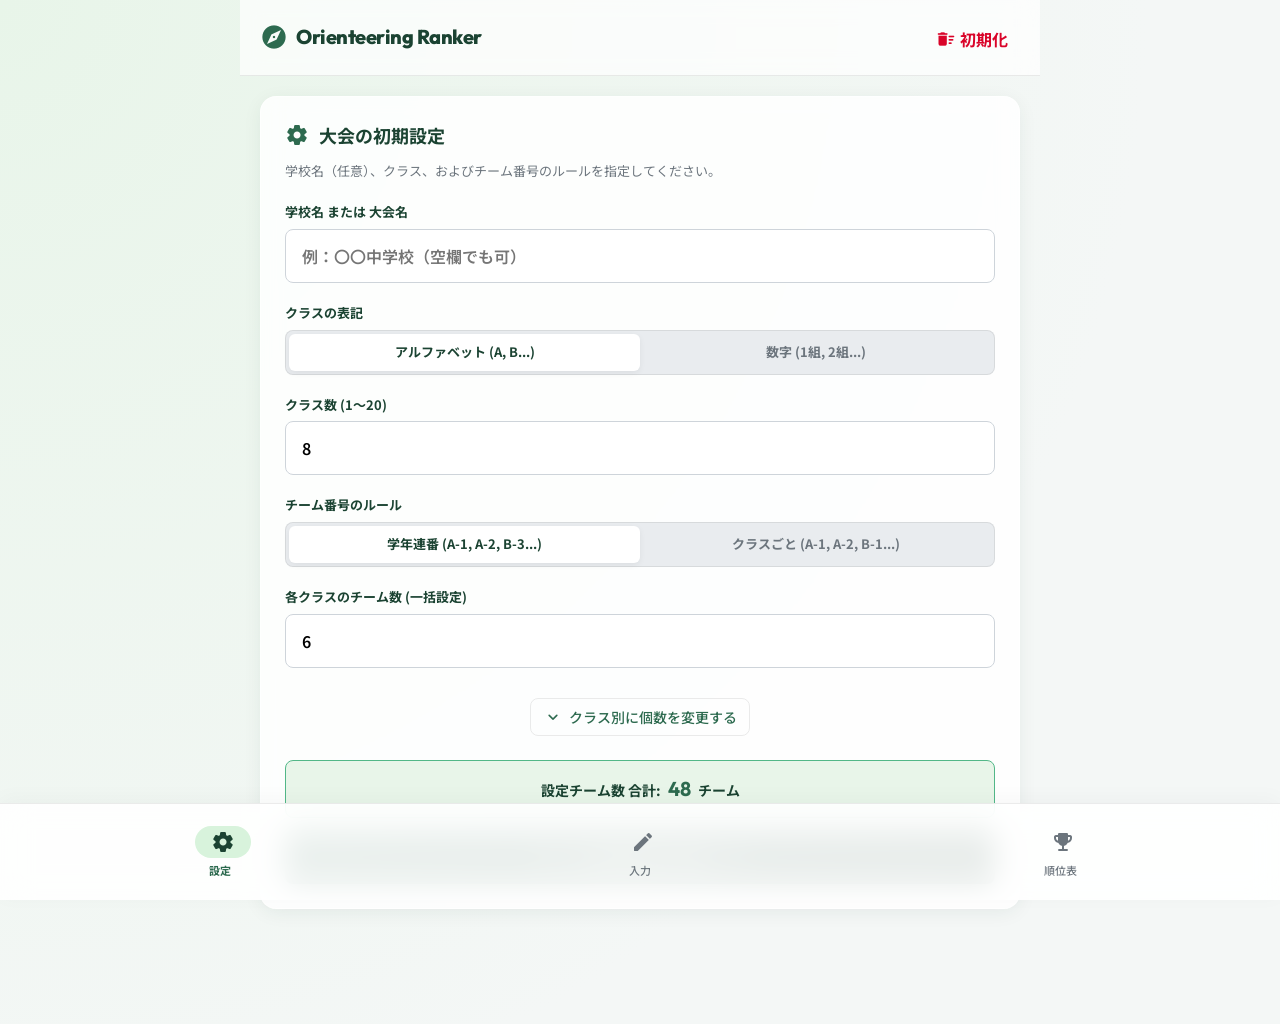
==== オリエンテーリングの集計/index.html @ 6c99a596 "fix: JavaScriptによる確実なデバイス判定(is-mobile/is-pcクラス)を実装し、CSSメディアクエリの判定バグを解消。キャッシュバスターをv1.3へ更新" ====
<!DOCTYPE html>
<html lang="ja">
<head>
    <meta charset="UTF-8">
    <meta name="viewport" content="width=device-width, initial-scale=1.0, maximum-scale=1.0, user-scalable=no">
    <title>オリエンテーリング順位集計アプリ</title>
    <!-- iOS Web App & Favicon Icons -->
    <link rel="apple-touch-icon" href="apple-touch-icon.png">
    <link rel="icon" type="image/png" href="apple-touch-icon.png">
    <!-- Google Fonts: Outfit & Noto Sans JP -->
    <link rel="preconnect" href="https://fonts.googleapis.com">
    <link rel="preconnect" href="https://fonts.gstatic.com" crossorigin>
    <link href="https://fonts.googleapis.com/css2?family=Noto+Sans+JP:wght@400;500;700&family=Outfit:wght@400;600;800&display=swap" rel="stylesheet">
    <!-- Google Material Icons -->
    <link href="https://fonts.googleapis.com/icon?family=Material+Icons+Round" rel="stylesheet">
    <link rel="stylesheet" href="style.css?v=1.3">
</head>
<body>
    <div class="app-container">
        <!-- ヘッダー (印刷時は非表示) -->
        <header class="app-header no-print">
            <div class="header-logo">
                <span class="material-icons-round">explore</span>
                <h1>Orienteering Ranker</h1>
            </div>
            <div class="header-actions">
                <button id="btn-reset-all" class="btn-text-danger" title="データをすべてクリア">
                    <span class="material-icons-round">delete_sweep</span>
                    <span>初期化</span>
                </button>
            </div>
        </header>

        <!-- メインコンテンツ -->
        <main class="app-main">
            
            <!-- 1. 設定セクション -->
            <section id="sec-setup" class="app-section active no-print">
                <div class="card glass-card animate-fade-in">
                    <div class="card-header">
                        <span class="material-icons-round text-emerald">settings</span>
                        <h2>大会の初期設定</h2>
                    </div>
                    <p class="card-desc">学校名（任意）、クラス、およびチーム番号のルールを指定してください。</p>
                    
                    <!-- 学校名・大会名の入力 -->
                    <div class="form-group">
                        <label for="input-school-name">学校名 または 大会名</label>
                        <div class="input-number-wrapper">
                            <input type="text" id="input-school-name" placeholder="例：〇〇中学校（空欄でも可）">
                        </div>
                    </div>
                    
                    <!-- クラス表記の選択 -->
                    <div class="form-group">
                        <label>クラスの表記</label>
                        <div class="segmented-control">
                            <input type="radio" id="class-type-alpha" name="class-type" value="alpha" checked>
                            <label for="class-type-alpha">アルファベット (A, B...)</label>
                            
                            <input type="radio" id="class-type-num" name="class-type" value="num">
                            <label for="class-type-num">数字 (1組, 2組...)</label>
                        </div>
                    </div>

                    <!-- クラス数の設定 -->
                    <div class="form-group">
                        <label for="input-class-count-pc" class="pc-only">クラス数 (1〜20)</label>
                        <label for="input-class-count-mob" class="mobile-only">クラス数 (1〜20)</label>
                        <!-- PC用 -->
                        <div class="input-number-wrapper pc-only">
                            <input type="number" id="input-class-count-pc" min="1" max="20" value="8" inputmode="numeric">
                        </div>
                        <!-- スマホ用 -->
                        <div class="input-select-wrapper mobile-only">
                            <select id="input-class-count-mob" class="class-select-input">
                                <option value="1">1</option>
                                <option value="2">2</option>
                                <option value="3">3</option>
                                <option value="4">4</option>
                                <option value="5">5</option>
                                <option value="6">6</option>
                                <option value="7">7</option>
                                <option value="8" selected>8</option>
                                <option value="9">9</option>
                                <option value="10">10</option>
                                <option value="11">11</option>
                                <option value="12">12</option>
                                <option value="13">13</option>
                                <option value="14">14</option>
                                <option value="15">15</option>
                                <option value="16">16</option>
                                <option value="17">17</option>
                                <option value="18">18</option>
                                <option value="19">19</option>
                                <option value="20">20</option>
                            </select>
                        </div>
                    </div>

                    <!-- チーム番号のルール -->
                    <div class="form-group">
                        <label>チーム番号のルール</label>
                        <div class="segmented-control">
                            <input type="radio" id="number-rule-seq" name="number-rule" value="seq" checked>
                            <label for="number-rule-seq">学年連番 (A-1, A-2, B-3...)</label>
                            
                            <input type="radio" id="number-rule-reset" name="number-rule" value="reset">
                            <label for="number-rule-reset">クラスごと (A-1, A-2, B-1...)</label>
                        </div>
                    </div>

                    <!-- 各クラスのチーム数設定（一括設定） -->
                    <div class="form-group">
                        <label for="input-bulk-team-count-pc" class="pc-only">各クラスのチーム数 (一括設定)</label>
                        <label for="input-bulk-team-count-mob" class="mobile-only">各クラスのチーム数 (一括設定)</label>
                        <!-- PC用 -->
                        <div class="input-number-wrapper pc-only">
                            <input type="number" id="input-bulk-team-count-pc" min="1" max="30" value="6" inputmode="numeric">
                        </div>
                        <!-- スマホ用 -->
                        <div class="input-select-wrapper mobile-only">
                            <select id="input-bulk-team-count-mob" class="class-select-input">
                                <option value="1">1</option>
                                <option value="2">2</option>
                                <option value="3">3</option>
                                <option value="4">4</option>
                                <option value="5">5</option>
                                <option value="6" selected>6</option>
                                <option value="7">7</option>
                                <option value="8">8</option>
                                <option value="9">9</option>
                                <option value="10">10</option>
                                <option value="11">11</option>
                                <option value="12">12</option>
                                <option value="13">13</option>
                                <option value="14">14</option>
                                <option value="15">15</option>
                                <option value="16">16</option>
                                <option value="17">17</option>
                                <option value="18">18</option>
                                <option value="19">19</option>
                                <option value="20">20</option>
                                <option value="21">21</option>
                                <option value="22">22</option>
                                <option value="23">23</option>
                                <option value="24">24</option>
                                <option value="25">25</option>
                                <option value="26">26</option>
                                <option value="27">27</option>
                                <option value="28">28</option>
                                <option value="29">29</option>
                                <option value="30">30</option>
                            </select>
                        </div>
                    </div>

                    <!-- クラス別のチーム数個別設定（アコーディオン） -->
                    <div class="form-group accordion-group">
                        <button type="button" id="btn-toggle-details" class="btn-text-secondary btn-accordion-toggle">
                            <span class="material-icons-round">expand_more</span>
                            <span>クラス別に個数を変更する</span>
                        </button>
                        <div id="div-class-details" class="class-details-content hidden">
                            <div id="list-class-team-counts" class="class-team-counts-list">
                                <!-- 動的にチーム数入力欄がここに表示されます -->
                            </div>
                        </div>
                    </div>

                    <!-- 設定チーム数の合計表示 -->
                    <div class="form-group total-teams-display">
                        <div class="total-teams-badge">
                            <span>設定チーム数 合計: </span>
                            <strong id="span-total-teams">0</strong>
                            <span> チーム</span>
                        </div>
                    </div>
                    
                    <button id="btn-start-setup" class="btn-primary btn-block">
                        <span>チーム名自動生成に進む</span>
                        <span class="material-icons-round">auto_awesome</span>
                    </button>
                </div>

                <!-- チーム名カスタム設定 (チーム数決定後に表示) -->
                <div id="div-team-names-setup" class="card glass-card animate-fade-in hidden">
                    <div class="card-header">
                        <span class="material-icons-round text-emerald">edit_note</span>
                        <h2>チーム名のカスタマイズ</h2>
                    </div>
                    <p class="card-desc">必要に応じてチーム名を変更してください（例：1組A、青グループ など）。</p>
                    
                    <div id="list-team-names" class="grid-inputs">
                        <!-- 動的にチーム名入力欄が追加されます -->
                    </div>

                    <div class="card-footer">
                        <button id="btn-confirm-names" class="btn-primary btn-block">
                            <span>得点入力に進む</span>
                            <span class="material-icons-round">edit</span>
                        </button>
                    </div>
                </div>
            </section>

            <!-- 2. 入力セクション -->
            <section id="sec-input" class="app-section no-print">
                <div class="section-title">
                    <span class="material-icons-round text-emerald">edit_square</span>
                    <h2>得点入力</h2>
                </div>
                <p class="section-desc">各チームの「基本」「特別」「マイナス」を入力します。合計点は自動計算されます。</p>

                <div class="search-bar-container">
                    <div class="search-input-wrapper">
                        <span class="material-icons-round search-icon">search</span>
                        <input type="text" id="input-search-team" placeholder="チーム名で検索...">
                    </div>
                </div>

                <div id="list-score-inputs" class="score-card-grid">
                    <!-- 動的に得点入力用カードが追加されます -->
                </div>

                <div class="floating-actions">
                    <button id="btn-go-to-ranking" class="btn-success btn-floating">
                        <span>集計・順位表を表示</span>
                        <span class="material-icons-round">emoji_events</span>
                    </button>
                </div>
            </section>

            <!-- 3. ランキング・印刷セクション -->
            <section id="sec-ranking" class="app-section">
                <!-- 印刷時にのみ表示されるA4ヘッダー -->
                <div class="print-header">
                    <h2 id="print-school-name">結果順位表</h2>
                    <p class="print-date" id="print-current-date"></p>
                </div>

                <div class="ranking-actions no-print">
                    <button id="btn-back-to-input" class="btn-secondary">
                        <span class="material-icons-round">arrow_back</span>
                        <span>入力画面に戻る</span>
                    </button>
                    <button id="btn-print" class="btn-primary">
                        <span class="material-icons-round">print</span>
                        <span>A4印刷 (PDF出力)</span>
                    </button>
                </div>

                <div class="card ranking-card">
                    <div class="table-container">
                        <table id="table-ranking" class="styled-table">
                            <thead>
                                <tr>
                                    <th class="col-rank">順位</th>
                                    <th class="col-team">チーム名</th>
                                    <th class="col-score text-right">基本課題</th>
                                    <th class="col-score text-right">特別課題</th>
                                    <th class="col-score text-right text-danger">マイナス</th>
                                    <th class="col-total text-right">合計点</th>
                                </tr>
                            </thead>
                            <tbody id="body-ranking">
                                <!-- 動的に順位表データが追加されます -->
                            </tbody>
                        </table>
                    </div>
                </div>
            </section>
        </main>

        <!-- ボトムナビゲーション (スマホ用、印刷時は非表示) -->
        <nav class="app-nav no-print">
            <button class="nav-item active" data-target="sec-setup">
                <span class="material-icons-round">settings</span>
                <span>設定</span>
            </button>
            <button class="nav-item" data-target="sec-input" id="nav-item-input">
                <span class="material-icons-round">edit</span>
                <span>入力</span>
            </button>
            <button class="nav-item" data-target="sec-ranking" id="nav-item-ranking">
                <span class="material-icons-round">emoji_events</span>
                <span>順位表</span>
            </button>
        </nav>
    </div>

    <!-- ダイアログ / モーダル (初期化確認用) -->
    <div id="modal-confirm" class="modal-overlay hidden no-print">
        <div class="modal-card">
            <div class="modal-header">
                <span class="material-icons-round text-danger">warning</span>
                <h3>全データを初期化しますか？</h3>
            </div>
            <div class="modal-body">
                <p>現在入力されているすべてのチーム情報、および得点データが消去されます。この操作は取り消せません。</p>
            </div>
            <div class="modal-footer">
                <button id="btn-confirm-cancel" class="btn-secondary">キャンセル</button>
                <button id="btn-confirm-delete" class="btn-danger">初期化する</button>
            </div>
        </div>
    </div>

    <script src="app.js?v=1.3"></script>
</body>
</html>
---- オリエンテーリングの集計/style.css ----
/* ==========================================================================
   CSS Design Tokens & Core Variables
   ========================================================================== */
:root {
    /* Color Palette - Forest & Adventure Theme */
    --color-primary: #2d6a4f;      /* Emerald Green */
    --color-primary-dark: #1b4332; /* Deep Forest */
    --color-primary-light: #52b788;/* Minty Green */
    --color-secondary: #ffb703;    /* Gold (Awards/Rank 1) */
    --color-danger: #d90429;       /* Red for Penalties */
    --color-danger-light: #fdf0f0;
    --color-success: #2a9d8f;
    
    /* Neutral Colors */
    --bg-app: #f4f7f6;
    --bg-card: rgba(255, 255, 255, 0.85);
    --text-main: #2b2d42;
    --text-muted: #6c757d;
    --border-color: rgba(0, 0, 0, 0.08);
    
    /* Layout Details */
    --radius-sm: 8px;
    --radius-md: 16px;
    --radius-lg: 24px;
    --shadow-subtle: 0 4px 20px -2px rgba(27, 67, 50, 0.08);
    --shadow-medium: 0 8px 30px -4px rgba(27, 67, 50, 0.12);
    --transition-smooth: all 0.3s cubic-bezier(0.4, 0, 0.2, 1);
    
    /* Device Adaptation */
    --safe-area-bottom: env(safe-area-inset-bottom, 0px);
}

/* ==========================================================================
   Reset & Base Styles
   ========================================================================== */
* {
    box-sizing: border-box;
    margin: 0;
    padding: 0;
    -webkit-tap-highlight-color: transparent;
}

body {
    font-family: 'Noto Sans JP', -apple-system, BlinkMacSystemFont, sans-serif;
    background: radial-gradient(circle at 0% 0%, #e8f5e9 0%, var(--bg-app) 70%);
    color: var(--text-main);
    min-height: 100vh;
    line-height: 1.6;
    overflow-x: hidden;
}

input, button {
    font-family: inherit;
    font-size: 16px;
}

/* ==========================================================================
   App Layout
   ========================================================================== */
.app-container {
    max-width: 800px;
    margin: 0 auto;
    min-height: 100vh;
    display: flex;
    flex-direction: column;
    padding-bottom: calc(75px + var(--safe-area-bottom)); /* Navigation spacer */
}

/* Header */
.app-header {
    display: flex;
    justify-content: space-between;
    align-items: center;
    padding: 16px 20px;
    background: rgba(255, 255, 255, 0.7);
    backdrop-filter: blur(10px);
    border-bottom: 1px solid var(--border-color);
    position: sticky;
    top: 0;
    z-index: 100;
}

.header-logo {
    display: flex;
    align-items: center;
    gap: 8px;
}

.header-logo span {
    font-size: 28px;
    color: var(--color-primary);
}

.header-logo h1 {
    font-family: 'Outfit', sans-serif;
    font-size: 20px;
    font-weight: 800;
    color: var(--color-primary-dark);
    letter-spacing: -0.5px;
}

/* Navigation */
.app-nav {
    position: fixed;
    bottom: 0;
    left: 0;
    right: 0;
    background: rgba(255, 255, 255, 0.9);
    backdrop-filter: blur(15px);
    border-top: 1px solid var(--border-color);
    display: flex;
    justify-content: space-around;
    padding: 10px 10px calc(10px + var(--safe-area-bottom));
    z-index: 100;
    box-shadow: 0 -4px 20px rgba(0,0,0,0.03);
}

.nav-item {
    background: none;
    border: none;
    display: flex;
    flex-direction: column;
    align-items: center;
    gap: 4px;
    color: var(--text-muted);
    font-size: 11px;
    font-weight: 500;
    cursor: pointer;
    transition: var(--transition-smooth);
    flex: 1;
    max-width: 100px;
}

.nav-item span.material-icons-round {
    font-size: 24px;
    padding: 4px 16px;
    border-radius: 20px;
    transition: var(--transition-smooth);
}

.nav-item:hover {
    color: var(--color-primary);
}

.nav-item.active {
    color: var(--color-primary);
    font-weight: 700;
}

.nav-item.active span.material-icons-round {
    background-color: #d8f3dc;
    color: var(--color-primary-dark);
}

/* Sections & Views */
.app-main {
    flex: 1;
    padding: 20px;
}

.app-section {
    display: none;
}

.app-section.active {
    display: block;
}

/* ==========================================================================
   UI Components & Cards
   ========================================================================== */
.card {
    background: var(--bg-card);
    border-radius: var(--radius-md);
    border: 1px solid rgba(255, 255, 255, 0.6);
    padding: 24px;
    box-shadow: var(--shadow-subtle);
    margin-bottom: 20px;
    transition: var(--transition-smooth);
}

.glass-card {
    backdrop-filter: blur(10px);
}

.card:hover {
    box-shadow: var(--shadow-medium);
}

.card-header {
    display: flex;
    align-items: center;
    gap: 10px;
    margin-bottom: 12px;
}

.card-header h2 {
    font-size: 18px;
    color: var(--color-primary-dark);
    font-weight: 700;
}

.card-desc {
    font-size: 13px;
    color: var(--text-muted);
    margin-bottom: 20px;
}

/* Utility classes */
.text-emerald { color: var(--color-primary); }
.text-danger { color: var(--color-danger); }
.text-right { text-align: right; }
.hidden { display: none !important; }

/* Buttons */
button {
    border-radius: var(--radius-sm);
    font-weight: 700;
    cursor: pointer;
    display: inline-block;
    text-align: center;
    vertical-align: middle;
    transition: var(--transition-smooth);
    padding: 12px 20px;
    border: none;
    box-sizing: border-box;
    white-space: nowrap;
}

button span,
button .material-icons-round {
    display: inline-block !important;
    vertical-align: middle !important;
}

button .material-icons-round {
    margin-left: 6px;
    font-size: 20px;
}

.btn-primary {
    background: linear-gradient(135deg, var(--color-primary) 0%, var(--color-primary-dark) 100%);
    border: none;
    color: white;
    box-shadow: 0 4px 12px rgba(45, 106, 79, 0.2);
}

.btn-primary:active {
    transform: scale(0.98);
}

.btn-secondary {
    background: #e9ecef;
    border: 1px solid #dee2e6;
    color: #495057;
}

.btn-success {
    background: linear-gradient(135deg, var(--color-success) 0%, #1f7a6f 100%);
    border: none;
    color: white;
    box-shadow: 0 4px 12px rgba(42, 157, 143, 0.2);
}

.btn-danger {
    background: var(--color-danger);
    border: none;
    color: white;
}

.btn-text-danger {
    background: none;
    border: none;
    color: var(--color-danger);
    padding: 8px 12px;
}

.btn-text-danger:hover {
    background: var(--color-danger-light);
}

.btn-block {
    display: block !important;
    width: 100% !important;
    padding: 14px;
    box-sizing: border-box !important;
}

.btn-floating {
    box-shadow: 0 10px 25px rgba(42, 157, 143, 0.3);
    padding: 16px 24px;
    border-radius: var(--radius-lg);
    font-size: 15px;
}

.floating-actions {
    position: fixed;
    bottom: 90px;
    left: 50%;
    transform: translateX(-50%);
    z-index: 90;
    width: calc(100% - 40px);
    max-width: 760px;
    display: flex;
    justify-content: center;
}

/* Forms */
.form-group {
    margin-bottom: 20px;
}

.form-group label {
    display: block;
    font-size: 13px;
    font-weight: 700;
    color: var(--color-primary-dark);
    margin-bottom: 6px;
}

.input-number-wrapper {
    position: relative;
    display: flex;
    align-items: center;
}

.input-number-wrapper input {
    width: 100%;
    padding: 14px 16px;
    border-radius: var(--radius-sm);
    border: 1px solid #ced4da;
    outline: none;
    font-weight: 600;
    transition: var(--transition-smooth);
}

.input-number-wrapper input:focus {
    border-color: var(--color-primary);
    box-shadow: 0 0 0 3px rgba(45, 106, 79, 0.15);
}

.input-unit {
    position: absolute;
    right: 16px;
    color: var(--text-muted);
    font-weight: 500;
    font-size: 14px;
    pointer-events: none;
}

/* Grid layout for customization */
.grid-inputs {
    display: grid;
    grid-template-columns: repeat(auto-fill, minmax(160px, 1fr));
    gap: 12px;
    max-height: 350px;
    overflow-y: auto;
    padding: 4px;
    margin-bottom: 20px;
    border: 1px solid var(--border-color);
    border-radius: var(--radius-sm);
    background: rgba(0,0,0,0.01);
}

.grid-input-item {
    display: flex;
    flex-direction: column;
    gap: 4px;
}

.grid-input-item label {
    font-size: 11px;
    font-weight: 700;
    color: var(--text-muted);
}

.grid-input-item input {
    padding: 8px 12px;
    border-radius: var(--radius-sm);
    border: 1px solid #ced4da;
    font-size: 14px;
}

/* Accordion component */
.accordion-group {
    display: flex;
    flex-direction: column;
}

.btn-accordion-toggle {
    display: flex;
    align-items: center;
    justify-content: center;
    gap: 6px;
    background: transparent;
    color: var(--color-primary);
    font-weight: 500;
    font-size: 14px;
    padding: 8px 12px;
    border-radius: var(--radius-sm);
    border: 1px solid var(--border-color);
    margin: 10px auto 0 auto;
    width: fit-content;
}

.btn-accordion-toggle:hover {
    background: rgba(45, 106, 79, 0.05);
}

.btn-accordion-toggle.open .material-icons-round {
    transform: rotate(180deg);
}

.btn-accordion-toggle .material-icons-round {
    transition: transform 0.2s ease;
    margin-left: 0;
}

.class-details-content {
    margin-top: 12px;
    transition: var(--transition-smooth);
}

/* ==========================================================================
   Score Inputs Card & Grid
   ========================================================================== */
.section-title {
    display: flex;
    align-items: center;
    gap: 8px;
    margin-bottom: 4px;
}

.section-title h2 {
    font-size: 20px;
    color: var(--color-primary-dark);
}

.section-desc {
    font-size: 13px;
    color: var(--text-muted);
    margin-bottom: 16px;
}

/* Search Bar */
.search-bar-container {
    margin-bottom: 16px;
    position: sticky;
    top: 68px;
    z-index: 80;
    background: var(--bg-app);
    padding: 4px 0;
}

.search-input-wrapper {
    position: relative;
    display: flex;
    align-items: center;
}

.search-icon {
    position: absolute;
    left: 12px;
    color: var(--text-muted);
    pointer-events: none;
}

.search-input-wrapper input {
    width: 100%;
    padding: 12px 12px 12px 40px;
    border: 1px solid #ced4da;
    border-radius: var(--radius-sm);
    outline: none;
    box-shadow: var(--shadow-subtle);
    transition: var(--transition-smooth);
}

.search-input-wrapper input:focus {
    border-color: var(--color-primary);
    box-shadow: var(--shadow-medium);
}

/* Grid of Cards */
.score-card-grid {
    display: flex;
    flex-direction: column;
    gap: 12px;
    padding-bottom: 80px; /* space for floating action */
}

.score-card {
    background: var(--bg-card);
    border-radius: var(--radius-md);
    border: 1px solid rgba(255,255,255,0.7);
    padding: 14px 18px;
    display: flex;
    flex-direction: column;
    gap: 12px;
    box-shadow: var(--shadow-subtle);
    transition: var(--transition-smooth);
}

.score-card:focus-within {
    border-color: var(--color-primary-light);
    box-shadow: var(--shadow-medium);
    transform: translateY(-2px);
}

.score-card-header {
    display: flex;
    justify-content: space-between;
    align-items: center;
}

.team-number-badge {
    background: #e8f5e9;
    color: var(--color-primary);
    font-size: 11px;
    font-weight: 700;
    padding: 2px 8px;
    border-radius: 10px;
    font-family: 'Outfit', sans-serif;
}

.team-name-display {
    font-weight: 700;
    font-size: 16px;
    color: var(--color-primary-dark);
}

.score-card-inputs {
    display: grid;
    grid-template-columns: repeat(3, 1fr);
    gap: 8px;
}

.score-input-group {
    display: flex;
    flex-direction: column;
    gap: 4px;
}

.score-input-group label {
    font-size: 10px;
    font-weight: 700;
    color: var(--text-muted);
}

.score-input-group input {
    width: 100%;
    padding: 8px 10px;
    border: 1px solid #ced4da;
    border-radius: var(--radius-sm);
    text-align: right;
    font-weight: 600;
    outline: none;
    transition: var(--transition-smooth);
}

.score-input-group input:focus {
    border-color: var(--color-primary);
}

.score-input-group.penalty input:focus {
    border-color: var(--color-danger);
}

.score-card-total {
    text-align: right;
    font-size: 14px;
    font-weight: 700;
    color: var(--text-muted);
    border-top: 1px dashed var(--border-color);
    padding-top: 8px;
}

.score-card-total span {
    font-family: 'Outfit', sans-serif;
    font-size: 18px;
    color: var(--color-primary-dark);
    margin-left: 6px;
}

/* ==========================================================================
   Ranking & Results
   ========================================================================== */
.ranking-actions {
    display: flex;
    justify-content: space-between;
    gap: 12px;
    margin-bottom: 16px;
}

.ranking-card {
    padding: 0;
    overflow: hidden;
}

.table-container {
    width: 100%;
    overflow-x: auto;
}

.styled-table {
    width: 100%;
    border-collapse: collapse;
    font-size: 14px;
    text-align: left;
}

.styled-table th, 
.styled-table td {
    padding: 12px 16px;
}

.styled-table th {
    background-color: var(--color-primary-dark);
    color: #ffffff;
    font-weight: 700;
}

.styled-table tbody tr {
    border-bottom: 1px solid var(--border-color);
    transition: var(--transition-smooth);
}

.styled-table tbody tr:nth-of-type(even) {
    background-color: rgba(0,0,0,0.01);
}

.styled-table tbody tr:last-of-type {
    border-bottom: 2px solid var(--color-primary-dark);
}

.styled-table tbody tr:hover {
    background-color: #f1f8f5;
}

/* Rank column visual styles */
.col-rank {
    width: 70px;
    font-weight: 800;
    font-family: 'Outfit', sans-serif;
    text-align: center;
}

.rank-badge {
    display: inline-block;
    width: 28px;
    height: 28px;
    line-height: 28px;
    border-radius: 50%;
    text-align: center;
    background: #e9ecef;
    color: var(--text-main);
    font-size: 14px;
}

.rank-badge.rank-1 {
    background: linear-gradient(135deg, #ffd700 0%, #ffa500 100%);
    color: #5c3a00;
    box-shadow: 0 2px 6px rgba(255, 215, 0, 0.4);
}

.rank-badge.rank-2 {
    background: linear-gradient(135deg, #e0e0e0 0%, #b0b0b0 100%);
    color: #404040;
    box-shadow: 0 2px 6px rgba(176, 176, 176, 0.4);
}

.rank-badge.rank-3 {
    background: linear-gradient(135deg, #d7a15c 0%, #965a38 100%);
    color: #ffffff;
    box-shadow: 0 2px 6px rgba(150, 90, 56, 0.4);
}

.col-team {
    font-weight: 700;
}

.col-score {
    width: 90px;
}

.col-total {
    width: 100px;
    font-weight: 800;
    font-size: 16px;
    color: var(--color-primary-dark);
    font-family: 'Outfit', sans-serif;
}

/* ==========================================================================
   Modals & Dialogs
   ========================================================================== */
.modal-overlay {
    position: fixed;
    top: 0;
    left: 0;
    right: 0;
    bottom: 0;
    background: rgba(0,0,0,0.5);
    display: flex;
    justify-content: center;
    align-items: center;
    z-index: 1000;
    padding: 20px;
    backdrop-filter: blur(4px);
}

.modal-card {
    background: white;
    border-radius: var(--radius-md);
    width: 100%;
    max-width: 400px;
    padding: 24px;
    box-shadow: 0 10px 40px rgba(0,0,0,0.25);
    animation: scale-up 0.25s cubic-bezier(0.4, 0, 0.2, 1);
}

.modal-header {
    display: flex;
    align-items: center;
    gap: 8px;
    margin-bottom: 12px;
}

.modal-header h3 {
    font-size: 18px;
    font-weight: 700;
}

.modal-body {
    font-size: 14px;
    color: var(--text-muted);
    margin-bottom: 24px;
}

.modal-footer {
    display: flex;
    justify-content: flex-end;
    gap: 12px;
}

/* ==========================================================================
   Animations
   ========================================================================== */
@keyframes fade-in {
    from { opacity: 0; transform: translateY(8px); }
    to { opacity: 1; transform: translateY(0); }
}

@keyframes scale-up {
    from { opacity: 0; transform: scale(0.95); }
    to { opacity: 1; transform: scale(1); }
}

.animate-fade-in {
    animation: fade-in 0.35s cubic-bezier(0.4, 0, 0.2, 1);
}

/* ==========================================================================
   Print Layout (A4 optimized)
   ========================================================================== */
/* 画面表示時のページコンテナカード */
.print-page-block {
    background: var(--bg-card);
    border-radius: var(--radius-md);
    border: 1px solid rgba(255, 255, 255, 0.6);
    padding: 24px;
    box-shadow: var(--shadow-subtle);
    margin-bottom: 24px;
    transition: var(--transition-smooth);
}

.print-page-block:hover {
    box-shadow: var(--shadow-medium);
}

.print-header {
    display: block; /* 画面・印刷両方で表示 */
    margin-bottom: 20px;
    border-bottom: 2px dashed var(--border-color);
    padding-bottom: 12px;
}

.print-header h2 {
    font-size: 20px;
    color: var(--color-primary-dark);
    text-align: center;
    font-weight: 700;
}

.print-date {
    text-align: right;
    font-size: 12px;
    color: var(--text-muted);
    margin-top: 4px;
}

@media print {
    /* A4用紙の余白設定 (上下8mm、左右12mm) */
    @page {
        size: A4 portrait;
        margin: 8mm 12mm;
    }

    /* 印刷時の背景色（網掛け）出力を強制 */
    body {
        background: white !important;
        color: black !important;
        font-size: 8.5pt !important;
        -webkit-print-color-adjust: exact !important;
        print-color-adjust: exact !important;
    }
    
    .app-container {
        padding-bottom: 0 !important;
        max-width: 100% !important;
        width: 100% !important;
    }
    
    .no-print {
        display: none !important;
    }
    
    .app-section {
        display: none !important;
    }
    
    #sec-ranking {
        display: block !important;
    }
    
    /* 印刷用ヘッダーの余白・文字サイズ調整 */
    .print-header {
        display: block !important;
        margin-bottom: 12px !important;
        border-bottom: 2px solid #000 !important;
        padding-bottom: 6px !important;
    }
    
    .print-header h2 {
        font-size: 14pt !important;
        text-align: center;
        font-weight: 700;
    }
    
    .print-date {
        text-align: right;
        font-size: 8pt !important;
        color: #333;
        margin-top: 2px;
    }

    /* 印刷用テーブルの最適化 (最大35〜40行をA4縦1ページに収める極薄パディング) */
    .ranking-card {
        border: none !important;
        box-shadow: none !important;
        background: transparent !important;
        padding: 0 !important;
        margin-bottom: 0 !important;
    }

    .styled-table {
        font-size: 8.5pt !important;
        width: 100% !important;
        border-collapse: collapse !important;
    }

    .styled-table th {
        background-color: #e9ecef !important;
        color: black !important;
        border: 1px solid #ccc !important;
        padding: 3px 6px !important;
        font-weight: 700;
    }

    .styled-table td {
        border: 1px solid #ddd !important;
        padding: 3px 6px !important;
        line-height: 1.15 !important;
    }

    /* テーブル行が途中で改ページされるのを防止 */
    .styled-table tr {
        page-break-inside: avoid !important;
        break-inside: avoid !important;
    }

    /* 偶数行に非常に薄いグレーの網掛けを設定 */
    .styled-table tbody tr {
        background-color: white !important;
    }

    .styled-table tbody tr:nth-of-type(even) {
        background-color: #f5f5f5 !important;
    }
    
    .rank-badge {
        background: none !important;
        color: black !important;
        box-shadow: none !important;
        font-weight: bold;
        width: auto;
        height: auto;
        font-size: 8.5pt !important;
    }
    
    .col-total {
        color: black !important;
        font-weight: 700;
    }
    
    .text-danger {
        color: black !important;
    }
}

/* ==========================================================================
   Segmented Controls & Segmented Radios
   ========================================================================== */
.segmented-control {
    display: flex;
    background: #e9ecef;
    border-radius: var(--radius-sm);
    padding: 3px;
    margin-bottom: 8px;
    border: 1px solid var(--border-color);
}

.segmented-control input[type="radio"] {
    display: none;
}

.segmented-control label {
    flex: 1;
    text-align: center;
    padding: 8px 12px;
    font-size: 13px;
    font-weight: 700;
    color: var(--text-muted);
    border-radius: calc(var(--radius-sm) - 2px);
    cursor: pointer;
    transition: var(--transition-smooth);
    margin-bottom: 0; /* reset */
}

.segmented-control input[type="radio"]:checked + label {
    background: white;
    color: var(--color-primary-dark);
    box-shadow: 0 2px 6px rgba(0, 0, 0, 0.06);
}

/* ==========================================================================
   Class Checkbox Grid
   ========================================================================== */
.class-checkbox-grid {
    display: grid;
    grid-template-columns: repeat(4, 1fr);
    gap: 8px;
    margin-bottom: 12px;
}

.class-checkbox-item {
    position: relative;
}

.class-checkbox-item input[type="checkbox"] {
    display: none;
}

.class-checkbox-item label {
    display: block;
    text-align: center;
    padding: 10px 4px;
    background: white;
    border: 1px solid #ced4da;
    border-radius: var(--radius-sm);
    font-size: 14px;
    font-weight: 700;
    color: var(--text-main);
    cursor: pointer;
    transition: var(--transition-smooth);
    margin-bottom: 0;
}

.class-checkbox-item input[type="checkbox"]:checked + label {
    border-color: var(--color-primary);
    background: #e8f5e9;
    color: var(--color-primary-dark);
    box-shadow: 0 0 0 2px rgba(45, 106, 79, 0.15);
}

/* ==========================================================================
   Class Team Counts List & Dynamic inputs
   ========================================================================== */
.class-team-counts-list {
    display: flex;
    flex-direction: column;
    gap: 8px;
    max-height: 250px;
    overflow-y: auto;
    padding: 4px;
    border: 1px solid var(--border-color);
    border-radius: var(--radius-sm);
    background: rgba(0, 0, 0, 0.01);
}

.class-count-row {
    display: flex;
    justify-content: space-between;
    align-items: center;
    background: white;
    padding: 8px 16px;
    border-radius: var(--radius-sm);
    border: 1px solid var(--border-color);
}

.class-count-row span {
    font-weight: 700;
    color: var(--color-primary-dark);
}

.class-count-row input {
    width: 70px;
    padding: 6px 8px;
    border: 1px solid #ced4da;
    border-radius: var(--radius-sm);
    text-align: right;
    font-weight: 700;
    outline: none;
}

.class-count-row input:focus {
    border-color: var(--color-primary);
}

/* ==========================================================================
   Total Teams Badge Display
   ========================================================================== */
.total-teams-display {
    margin-top: 24px;
    margin-bottom: 12px;
}

.total-teams-badge {
    background: #e8f5e9;
    border: 1px solid var(--color-primary-light);
    border-radius: var(--radius-sm);
    padding: 12px;
    text-align: center;
    font-size: 14px;
    font-weight: 700;
    color: var(--color-primary-dark);
}

.total-teams-badge strong {
    font-size: 20px;
    color: var(--color-primary);
    margin: 0 4px;
    font-family: 'Outfit', sans-serif;
}

/* ==========================================================================
   Responsive & Hybrid Input Styles (Plan D)
   ========================================================================== */

/* Responsive & Device-based visibility utilities */
/* 1. Class-based utilities (Forced by JS detection) */
body.is-mobile .pc-only {
    display: none !important;
}
body.is-mobile .mobile-only {
    display: block !important;
}
body.is-mobile span.mobile-only, 
body.is-mobile div.mobile-only.inline-wrapper {
    display: inline-block !important;
}

body.is-pc .mobile-only {
    display: none !important;
}
body.is-pc .pc-only {
    display: block !important;
}
body.is-pc span.pc-only, 
body.is-pc div.pc-only.inline-wrapper {
    display: inline-block !important;
}

/* 2. Media-query fallback (Responsive design) */
@media (min-width: 768px) {
    body:not(.is-mobile) .mobile-only {
        display: none !important;
    }
    body:not(.is-mobile) .pc-only {
        display: block !important;
    }
    body:not(.is-mobile) span.pc-only, 
    body:not(.is-mobile) div.pc-only.inline-wrapper {
        display: inline-block !important;
    }
}
@media (max-width: 767px) {
    body:not(.is-pc) .mobile-only {
        display: block !important;
    }
    body:not(.is-pc) span.mobile-only, 
    body:not(.is-pc) div.mobile-only.inline-wrapper {
        display: inline-block !important;
    }
    body:not(.is-pc) .pc-only {
        display: none !important;
    }
}

/* Stepper & Select styling */
.input-select-wrapper {
    position: relative;
    display: flex;
    align-items: center;
}

.class-select-input {
    width: 100%;
    padding: 14px 16px;
    border-radius: var(--radius-sm);
    border: 1px solid #ced4da;
    background-color: #ffffff;
    outline: none;
    font-weight: 600;
    font-size: 16px;
    color: var(--text-main);
    transition: var(--transition-smooth);
    appearance: none;
    -webkit-appearance: none;
    background-image: url("data:image/svg+xml;charset=utf-8,%3Csvg xmlns='http://www.w3.org/2000/svg' viewBox='0 0 24 24' fill='%232b2d42'%3E%3Cpath d='M7 10l5 5 5-5H7z'/%3E%3C/svg%3E");
    background-repeat: no-repeat;
    background-position: right 16px center;
    background-size: 24px;
}

.class-select-input:focus {
    border-color: var(--color-primary);
    box-shadow: 0 0 0 3px rgba(45, 106, 79, 0.15);
}

/* Detail view select style inside accordion */
.class-count-row select {
    width: 70px;
    padding: 6px 8px;
    border: 1px solid #ced4da;
    border-radius: var(--radius-sm);
    text-align: right;
    font-weight: 700;
    outline: none;
    background-color: #ffffff;
    appearance: none;
    -webkit-appearance: none;
    background-image: url("data:image/svg+xml;charset=utf-8,%3Csvg xmlns='http://www.w3.org/2000/svg' viewBox='0 0 24 24' fill='%232b2d42'%3E%3Cpath d='M7 10l5 5 5-5H7z'/%3E%3C/svg%3E");
    background-repeat: no-repeat;
    background-position: right 6px center;
    background-size: 16px;
    padding-right: 20px;
}

.class-count-row select:focus {
    border-color: var(--color-primary);
}

.inline-wrapper {
    display: inline-block;
}

/* Score input card select styling */
.score-input-group select {
    width: 100%;
    padding: 8px 10px;
    border: 1px solid #ced4da;
    border-radius: var(--radius-sm);
    text-align: right;
    font-weight: 600;
    outline: none;
    background-color: #ffffff;
    appearance: none;
    -webkit-appearance: none;
    background-image: url("data:image/svg+xml;charset=utf-8,%3Csvg xmlns='http://www.w3.org/2000/svg' viewBox='0 0 24 24' fill='%232b2d42'%3E%3Cpath d='M7 10l5 5 5-5H7z'/%3E%3C/svg%3E");
    background-repeat: no-repeat;
    background-position: right 6px center;
    background-size: 16px;
    padding-right: 20px;
    font-size: 14px;
    color: var(--text-main);
    transition: var(--transition-smooth);
}

.score-input-group select:focus {
    border-color: var(--color-primary);
}

.score-input-group.penalty select {
    color: var(--color-danger);
    background-image: url("data:image/svg+xml;charset=utf-8,%3Csvg xmlns='http://www.w3.org/2000/svg' viewBox='0 0 24 24' fill='%23d90429'%3E%3Cpath d='M7 10l5 5 5-5H7z'/%3E%3C/svg%3E");
}

.score-input-group.penalty select:focus {
    border-color: var(--color-danger);
}
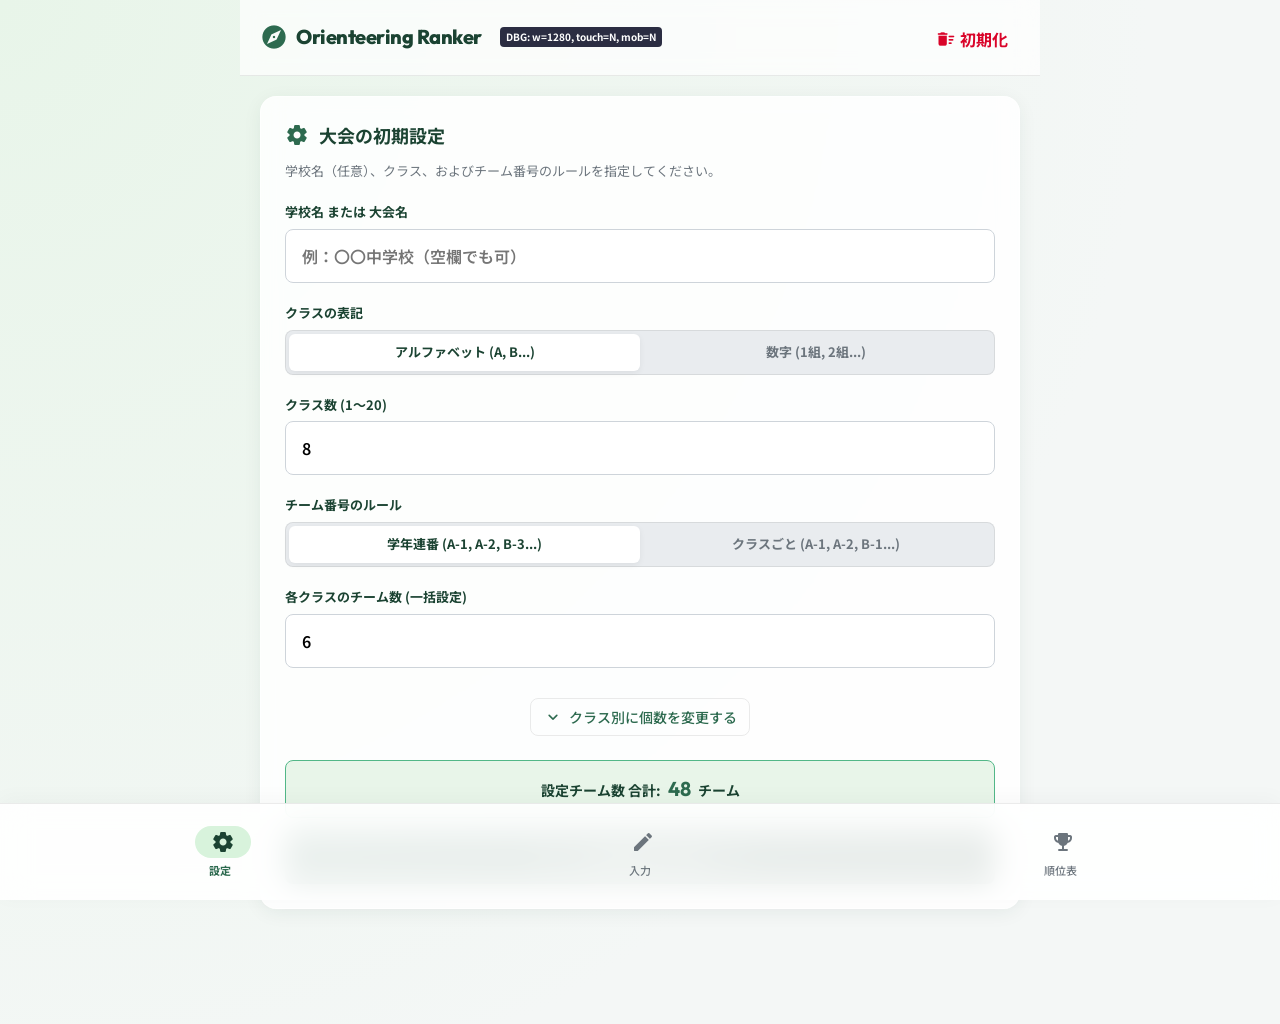
==== commit d800b8ea: "fix: スマホで確実にハイブリッドUIを表示するためのデバッグバッジを追加。キャッシュバスターをv1.4に更新" ====
--- a/オリエンテーリングの集計/index.html
+++ b/オリエンテーリングの集計/index.html
@@ -13,7 +13,7 @@
     <link href="https://fonts.googleapis.com/css2?family=Noto+Sans+JP:wght@400;500;700&family=Outfit:wght@400;600;800&display=swap" rel="stylesheet">
     <!-- Google Material Icons -->
     <link href="https://fonts.googleapis.com/icon?family=Material+Icons+Round" rel="stylesheet">
-    <link rel="stylesheet" href="style.css?v=1.3">
+    <link rel="stylesheet" href="style.css?v=1.4">
 </head>
 <body>
     <div class="app-container">
@@ -22,6 +22,7 @@
             <div class="header-logo">
                 <span class="material-icons-round">explore</span>
                 <h1>Orienteering Ranker</h1>
+                <span id="debug-badge" style="font-size: 10px; background: red; color: white; padding: 2px 6px; border-radius: 4px; margin-left: 10px; font-weight: bold;">WAIT</span>
             </div>
             <div class="header-actions">
                 <button id="btn-reset-all" class="btn-text-danger" title="データをすべてクリア">
@@ -306,6 +307,6 @@
         </div>
     </div>
 
-    <script src="app.js?v=1.3"></script>
+    <script src="app.js?v=1.4"></script>
 </body>
 </html>
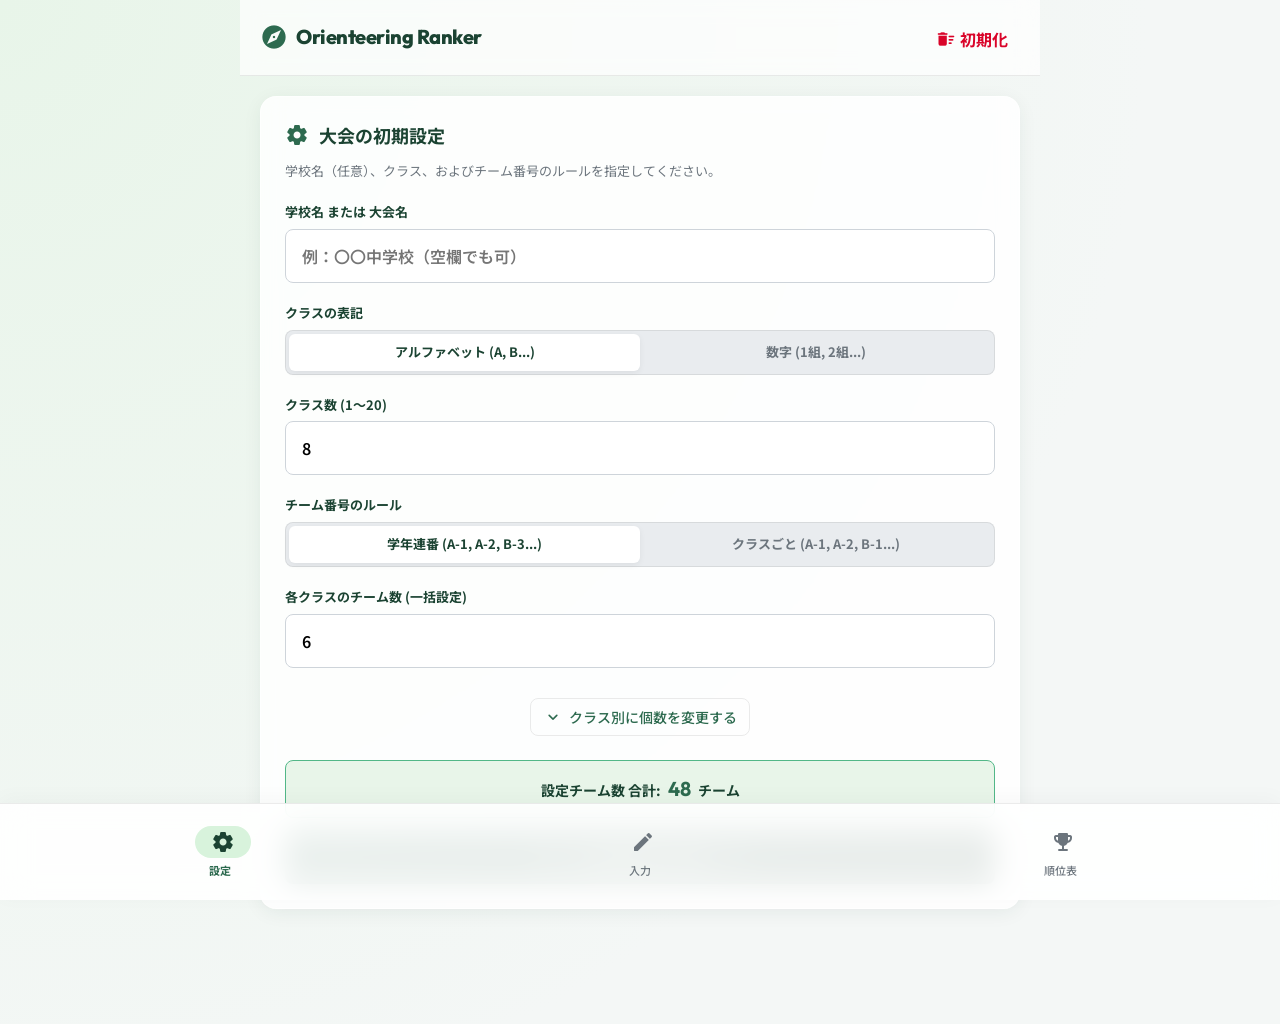
==== commit ea4a141b: "fix: 一時的なデバッグ表示(DBGバッジ)を消去。キャッシュバスターをv1.6へ更新" ====
--- a/オリエンテーリングの集計/index.html
+++ b/オリエンテーリングの集計/index.html
@@ -13,7 +13,7 @@
     <link href="https://fonts.googleapis.com/css2?family=Noto+Sans+JP:wght@400;500;700&family=Outfit:wght@400;600;800&display=swap" rel="stylesheet">
     <!-- Google Material Icons -->
     <link href="https://fonts.googleapis.com/icon?family=Material+Icons+Round" rel="stylesheet">
-    <link rel="stylesheet" href="style.css?v=1.4">
+    <link rel="stylesheet" href="style.css?v=1.6">
 </head>
 <body>
     <div class="app-container">
@@ -22,7 +22,6 @@
             <div class="header-logo">
                 <span class="material-icons-round">explore</span>
                 <h1>Orienteering Ranker</h1>
-                <span id="debug-badge" style="font-size: 10px; background: red; color: white; padding: 2px 6px; border-radius: 4px; margin-left: 10px; font-weight: bold;">WAIT</span>
             </div>
             <div class="header-actions">
                 <button id="btn-reset-all" class="btn-text-danger" title="データをすべてクリア">
@@ -307,6 +306,6 @@
         </div>
     </div>
 
-    <script src="app.js?v=1.4"></script>
+    <script src="app.js?v=1.6"></script>
 </body>
 </html>
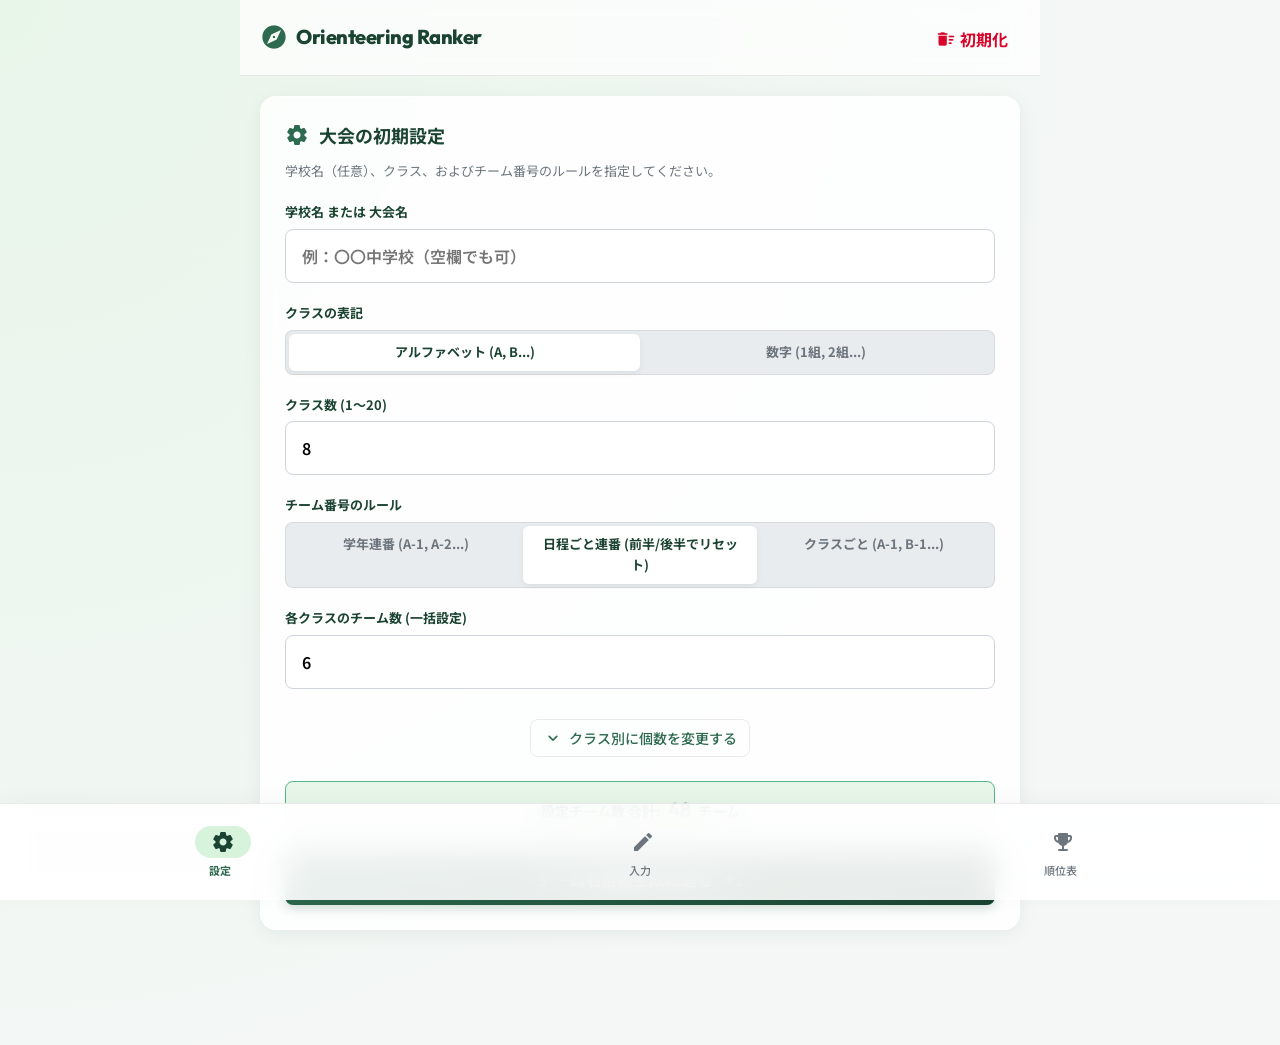
==== commit 4e400908: "feat: 日程（前半・後半）ごとのチーム連番リセットオプションを追加しデフォルトに設定" ====
--- a/オリエンテーリングの集計/index.html
+++ b/オリエンテーリングの集計/index.html
@@ -13,7 +13,7 @@
     <link href="https://fonts.googleapis.com/css2?family=Noto+Sans+JP:wght@400;500;700&family=Outfit:wght@400;600;800&display=swap" rel="stylesheet">
     <!-- Google Material Icons -->
     <link href="https://fonts.googleapis.com/icon?family=Material+Icons+Round" rel="stylesheet">
-    <link rel="stylesheet" href="style.css?v=1.6">
+    <link rel="stylesheet" href="style.css?v=2.1">
 </head>
 <body>
     <div class="app-container">
@@ -102,11 +102,14 @@
                     <div class="form-group">
                         <label>チーム番号のルール</label>
                         <div class="segmented-control">
-                            <input type="radio" id="number-rule-seq" name="number-rule" value="seq" checked>
-                            <label for="number-rule-seq">学年連番 (A-1, A-2, B-3...)</label>
+                            <input type="radio" id="number-rule-seq" name="number-rule" value="seq">
+                            <label for="number-rule-seq">学年連番 (A-1, A-2...)</label>
+                            
+                            <input type="radio" id="number-rule-group" name="number-rule" value="group" checked>
+                            <label for="number-rule-group">日程ごと連番 (前半/後半でリセット)</label>
                             
                             <input type="radio" id="number-rule-reset" name="number-rule" value="reset">
-                            <label for="number-rule-reset">クラスごと (A-1, A-2, B-1...)</label>
+                            <label for="number-rule-reset">クラスごと (A-1, B-1...)</label>
                         </div>
                     </div>
 
@@ -116,7 +119,7 @@
                         <label for="input-bulk-team-count-mob" class="mobile-only">各クラスのチーム数 (一括設定)</label>
                         <!-- PC用 -->
                         <div class="input-number-wrapper pc-only">
-                            <input type="number" id="input-bulk-team-count-pc" min="1" max="30" value="6" inputmode="numeric">
+                            <input type="number" id="input-bulk-team-count-pc" min="0" max="30" value="6" inputmode="numeric">
                         </div>
                         <!-- スマホ用 -->
                         <div class="input-select-wrapper mobile-only">
@@ -217,6 +220,11 @@
                         <span class="material-icons-round search-icon">search</span>
                         <input type="text" id="input-search-team" placeholder="チーム名で検索...">
                     </div>
+                    <div class="filter-group-container">
+                        <button type="button" class="btn-filter-group active" data-filter="all">すべて</button>
+                        <button type="button" class="btn-filter-group" data-filter="1">前半日程</button>
+                        <button type="button" class="btn-filter-group" data-filter="2">後半日程</button>
+                    </div>
                 </div>
 
                 <div id="list-score-inputs" class="score-card-grid">
@@ -236,18 +244,26 @@
                 <!-- 印刷時にのみ表示されるA4ヘッダー -->
                 <div class="print-header">
                     <h2 id="print-school-name">結果順位表</h2>
+                    <h3 id="print-ranking-subtitle" class="print-subtitle">総合</h3>
                     <p class="print-date" id="print-current-date"></p>
                 </div>
 
                 <div class="ranking-actions no-print">
-                    <button id="btn-back-to-input" class="btn-secondary">
-                        <span class="material-icons-round">arrow_back</span>
-                        <span>入力画面に戻る</span>
-                    </button>
                     <button id="btn-print" class="btn-primary">
                         <span class="material-icons-round">print</span>
                         <span>A4印刷 (PDF出力)</span>
                     </button>
+                    <button id="btn-export-csv" class="btn-success">
+                        <span class="material-icons-round">download</span>
+                        <span>CSV出力</span>
+                    </button>
+                </div>
+
+                <!-- 順位表の表示切り替えタブ (印刷時は非表示) -->
+                <div class="ranking-tabs-container no-print">
+                    <button class="ranking-tab active" data-filter="all">総合順位</button>
+                    <button class="ranking-tab" data-filter="1">前半（日程1）順位</button>
+                    <button class="ranking-tab" data-filter="2">後半（日程2）順位</button>
                 </div>
 
                 <div class="card ranking-card">
@@ -306,6 +322,6 @@
         </div>
     </div>
 
-    <script src="app.js?v=1.6"></script>
+    <script src="app.js?v=2.1"></script>
 </body>
 </html>
--- a/オリエンテーリングの集計/style.css
+++ b/オリエンテーリングの集計/style.css
@@ -586,9 +586,13 @@
    ========================================================================== */
 .ranking-actions {
     display: flex;
-    justify-content: space-between;
+    justify-content: stretch;
     gap: 12px;
     margin-bottom: 16px;
+}
+
+.ranking-actions button {
+    flex: 1;
 }
 
 .ranking-card {
@@ -1209,3 +1213,153 @@
     border-color: var(--color-danger);
 }
 
+/* ==========================================================================
+   Split Schedule & Ranking Tab Styles
+   ========================================================================== */
+
+/* Class Count Row Controls in Accordion */
+.class-row-controls {
+    display: flex;
+    gap: 16px;
+    align-items: center;
+}
+
+.class-control-item {
+    display: flex;
+    align-items: center;
+    gap: 6px;
+}
+
+.class-control-item .control-label {
+    font-size: 11px;
+    font-weight: 500;
+    color: var(--text-muted);
+}
+
+.class-group-select {
+    padding: 6px 8px;
+    border: 1px solid #ced4da;
+    border-radius: var(--radius-sm);
+    font-weight: 600;
+    background-color: #ffffff;
+    font-size: 13px;
+    color: var(--text-main);
+    outline: none;
+    cursor: pointer;
+}
+
+.class-group-select:focus {
+    border-color: var(--color-primary);
+}
+
+/* Input View Filter Groups */
+.filter-group-container {
+    display: flex;
+    gap: 8px;
+    margin-top: 12px;
+    width: 100%;
+}
+
+.btn-filter-group {
+    flex: 1;
+    background: #f1f3f5;
+    border: 1px solid #dee2e6;
+    color: var(--text-muted);
+    font-size: 13px;
+    font-weight: 700;
+    padding: 10px 12px;
+    border-radius: 20px;
+    cursor: pointer;
+    transition: var(--transition-smooth);
+    outline: none;
+    text-align: center;
+}
+
+.btn-filter-group:hover {
+    background: #e9ecef;
+}
+
+.btn-filter-group.active {
+    background: var(--color-primary);
+    border-color: var(--color-primary);
+    color: white;
+    box-shadow: 0 4px 6px rgba(45, 106, 79, 0.15);
+}
+
+/* Ranking Table Tab Menu */
+.ranking-tabs-container {
+    display: flex;
+    gap: 10px;
+    margin-bottom: 18px;
+    border-bottom: 2px solid var(--border-color);
+    padding-bottom: 2px;
+}
+
+.ranking-tab {
+    flex: 1;
+    background: none;
+    border: none;
+    padding: 10px 12px;
+    font-weight: 700;
+    font-size: 14px;
+    color: var(--text-muted);
+    cursor: pointer;
+    transition: var(--transition-smooth);
+    position: relative;
+    outline: none;
+    text-align: center;
+}
+
+.ranking-tab:hover {
+    color: var(--color-primary);
+}
+
+.ranking-tab.active {
+    color: var(--color-primary-dark);
+}
+
+.ranking-tab.active::after {
+    content: '';
+    position: absolute;
+    bottom: -4px;
+    left: 0;
+    width: 100%;
+    height: 4px;
+    background-color: var(--color-primary);
+    border-radius: 2px;
+}
+
+/* Print Subtitle */
+.print-subtitle {
+    display: none;
+    font-size: 14px;
+    color: #495057;
+    margin-top: 4px;
+    font-weight: 600;
+}
+
+@media print {
+    .print-subtitle {
+        display: block;
+    }
+}
+
+/* Mobile responsive adjustments for Filters */
+@media (max-width: 576px) {
+    .search-bar-container {
+        flex-direction: column;
+        align-items: stretch;
+    }
+    .filter-group-container {
+        margin-top: 10px;
+    }
+    .ranking-tabs-container {
+        gap: 4px;
+    }
+    .ranking-tab {
+        font-size: 12px;
+        padding: 8px 4px;
+    }
+}
+
+
